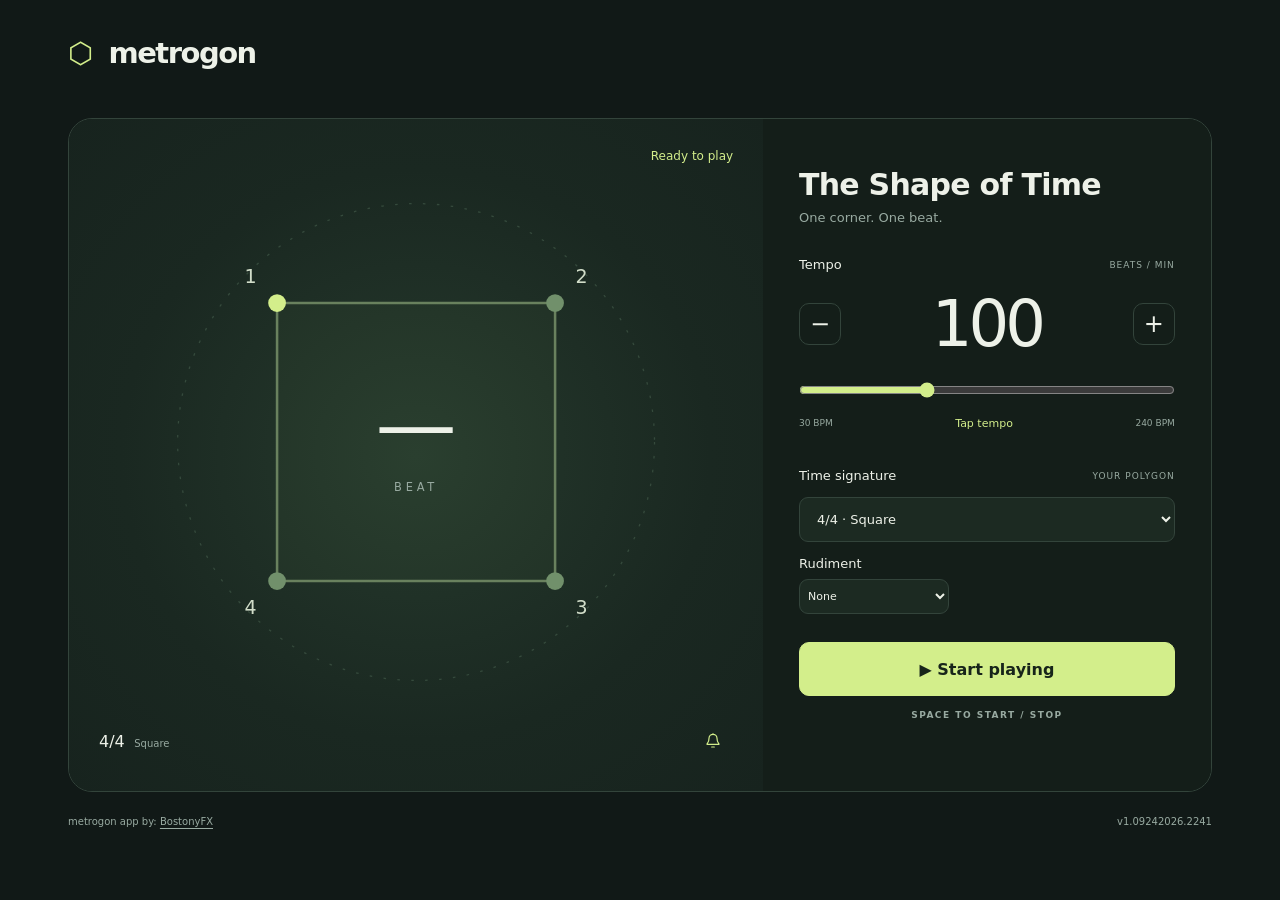
==== index.html @ 8b2c9f3f "Release Metrogon polygon metronome PWA v1.09242026.2241" ====
<!doctype html>
<html lang="en">
<head>
  <meta charset="utf-8">
  <meta name="viewport" content="width=device-width,initial-scale=1,viewport-fit=cover">
  <meta name="theme-color" content="#111917">
  <meta name="description" content="See your rhythm. A polygon metronome for focused practice.">
  <link rel="manifest" href="manifest.webmanifest">
  <link rel="icon" href="icon.svg" type="image/svg+xml">
  <link rel="apple-touch-icon" href="icon-180.png">
  <link rel="stylesheet" href="styles.css">
  <title>Metrogon — See your rhythm</title>
  <script src="version.js" defer></script>
  <script src="app.js" defer></script>
</head>
<body>
  <main>
    <header><a class="brand" href="./"><span>⬡</span> metrogon</a></header>
    <section class="workspace" aria-label="Metronome">
      <div class="stage">
        <div class="stage-top"><span id="status">Ready to play</span></div>
        <svg id="visual" viewBox="0 0 500 440" role="img" aria-label="Four beats arranged in a square"></svg>
        <div class="stage-bottom"><span><strong id="meter-label">4/4</strong> <span id="shape-label">Square</span></span><button id="open-sounds" type="button" aria-label="Configure beat sounds" aria-haspopup="dialog" title="Beat sounds"><svg viewBox="0 0 24 24" width="16" height="16" aria-hidden="true"><path d="M18 8a6 6 0 0 0-12 0c0 7-3 7-3 9h18c0-2-3-2-3-9M10 21h4M12 2V1" fill="none" stroke="currentColor" stroke-width="1.8" stroke-linecap="round" stroke-linejoin="round"/></svg></button></div>
      </div>
      <aside>
        <h1>The Shape of Time</h1>
        <p class="intro">One corner. One beat.</p>
        <label class="field-label" for="tempo">Tempo <span>BEATS / MIN</span></label>
        <div class="tempo-control"><button id="slower" aria-label="Decrease tempo">−</button><input id="tempo" type="number" min="30" max="240" value="100" aria-label="Tempo in beats per minute"><button id="faster" aria-label="Increase tempo">+</button></div>
        <input id="tempo-slider" type="range" min="30" max="240" value="100" aria-label="Tempo slider">
        <div class="range-labels"><span>30 BPM</span><button id="tap">Tap tempo</button><span>240 BPM</span></div>
        <label class="field-label" for="meter">Time signature <span>YOUR POLYGON</span></label>
        <select id="meter"><option value="3">3/4 · Triangle</option><option value="4" selected>4/4 · Square</option><option value="5">5/4 · Pentagon</option><option value="6">6/4 · Hexagon</option><option value="7">7/4 · Heptagon</option><option value="8">8/4 · Octagon</option></select>
        <label class="field-label rudiment-label" for="rudiment">Rudiment</label>
        <div class="rudiment-controls"><select id="rudiment"><option value="none">None</option><option value="single">Single stroke roll</option><option value="double">Double stroke roll</option><option value="triple">Triple stroke roll</option><option value="triplets">Triplets</option><option value="paradiddle">Paradiddle</option><option value="double-paradiddle">Double paradiddle</option><option value="triple-paradiddle">Triple paradiddle</option></select><button id="reverse" type="button" aria-pressed="false" title="Swap left and right sticking" hidden>Reverse</button></div>
        <button id="play" class="primary">▶ Start playing</button>
        <p class="shortcut">SPACE TO START / STOP</p>
        <p id="message" role="status"></p>
      </aside>
    </section>
    <footer><span>metrogon app by: <a href="https://www.instagram.com/tony_bostony/" target="_blank" rel="noopener noreferrer">BostonyFX</a></span><span id="app-version" aria-label="App version"></span></footer>
  </main>
  <dialog id="sound-dialog" aria-labelledby="sound-title">
    <div class="sound-dialog-header"><h2 id="sound-title">Beat sounds</h2><button id="default-sounds" type="button" title="Restore cowbell on beat 1 and side-stick clicks on all other beats">Default</button><button id="close-sounds" type="button" aria-label="Close sound settings" autofocus>×</button></div>
    <div id="beat-sounds" class="beat-sounds" role="group" aria-label="Sound for each beat"></div>
    <div class="volume-row"><label for="volume">Volume</label><input id="volume" type="range" min="0" max="100" value="60"></div>
  </dialog>
</body>
</html>
---- styles.css ----
:root{color-scheme:dark;font-family:system-ui,-apple-system,BlinkMacSystemFont,"Segoe UI",sans-serif;background:#111917;color:#edf1e8;--muted:#98aaa1;--accent:#d3ee8b;--line:#33443b}*{box-sizing:border-box}body{margin:0}main{max-width:1240px;margin:auto;padding:36px 48px}header{display:flex;align-items:center;justify-content:space-between;margin-bottom:48px}.brand{font-size:29px;font-weight:750;letter-spacing:-1.5px;color:inherit;text-decoration:none}.brand span{color:var(--accent);margin-right:8px}.tagline,.eyebrow,.shortcut{font-size:10px;letter-spacing:2px;font-weight:650;color:var(--muted)}.workspace{display:grid;grid-template-columns:1.55fr 1fr;border:1px solid var(--line);border-radius:24px;overflow:hidden}.stage{background:radial-gradient(ellipse at center,#263a2d 0%,#1a2821 60%,#17231e 100%);display:flex;flex-direction:column;min-height:600px;padding:30px}.stage-top,.stage-bottom{display:flex;justify-content:space-between;gap:16px;align-items:center}.stage-top #status{font-size:12px;color:var(--accent)}#visual{width:100%;flex:1;min-height:300px;overflow:visible}.stage-bottom{font-size:11px;color:var(--muted)}.stage-bottom strong{font-size:28px;color:#edf1e8;margin-right:12px;font-weight:500}.stage-bottom #shape-label{font-size:13px}aside{padding:36px;background:#141e19}h1{font-size:30px;letter-spacing:-1px;margin:12px 0 8px}.intro{color:var(--muted);font-size:13px;margin:0 0 32px}.field-label{display:flex;justify-content:space-between;align-items:center;font-size:13px;margin:24px 0 14px}.field-label span{font-size:9px;color:var(--muted);letter-spacing:1px}button,input,select{font:inherit}button,select{cursor:pointer}button{border:1px solid var(--line);border-radius:10px;background:transparent;color:inherit;min-height:42px}button:hover{background:#293b2e}button:focus-visible,input:focus-visible,select:focus-visible,summary:focus-visible{outline:2px solid var(--accent);outline-offset:4px}.tempo-control{display:flex;align-items:center;justify-content:space-between}.tempo-control button{width:42px;font-size:24px}.tempo-control input{width:150px;text-align:center;border:0;background:transparent;color:inherit;font-size:64px;font-weight:500;letter-spacing:-4px;appearance:textfield}.tempo-control input::-webkit-inner-spin-button{appearance:none}input[type=range]{width:100%;accent-color:var(--accent);cursor:pointer;margin:20px 0 0}.range-labels{display:flex;align-items:center;justify-content:space-between;color:var(--muted);font-size:9px}.range-labels button{font-size:11px;border:0;color:var(--accent)}select{width:100%;padding:13px;background:#1c2a22;border:1px solid var(--line);border-radius:9px;color:inherit;font-size:13px}.primary{width:100%;margin-top:28px;background:var(--accent);border-color:var(--accent);color:#17241a;font-weight:700;height:54px}.primary:hover{background:#e1f7ab}.shortcut{text-align:center;font-size:9px;letter-spacing:1.5px;margin:14px 0 26px}details{border-top:1px solid var(--line);padding-top:20px}summary{cursor:pointer;font-size:12px;list-style:none;display:flex;justify-content:space-between}.sound-fields{display:grid;grid-template-columns:1fr 1.4fr;gap:12px;align-items:center;padding-top:20px;font-size:12px}.sound-fields input{margin:0}#message{font-size:12px;color:var(--accent)}#message:empty{display:none}footer{display:flex;justify-content:space-between;color:var(--muted);font-size:10px;margin-top:24px}svg text{font-family:inherit} @media(max-width:760px){main{padding:22px 18px}header{margin-bottom:26px}.tagline{font-size:8px}.workspace{grid-template-columns:1fr}.stage{min-height:420px;padding:22px}#visual{max-height:360px}aside{padding:28px}.intro{margin-bottom:20px}footer{gap:24px;line-height:1.6}}@media(prefers-reduced-motion:reduce){*{scroll-behavior:auto}}
footer a{color:inherit;text-underline-offset:3px}footer a:hover{color:var(--accent)}
.stage-top{justify-content:flex-end}
aside{container-type:inline-size;min-width:0}aside h1{font-size:min(30px,8.5cqi);white-space:nowrap;letter-spacing:-.025em}
.beat-sounds{display:grid;grid-template-columns:repeat(2,minmax(0,1fr));gap:8px 12px;max-height:152px;overflow-y:auto;margin-top:14px;padding:4px}.beat-sound-row{display:flex;align-items:center;gap:7px;min-width:0}.beat-dot{display:grid;place-items:center;flex:0 0 22px;height:22px;border-radius:50%;background:#42a5ff;color:#111917;font-size:11px;font-weight:700}.beat-dot.downbeat{background:#58f58a}.beat-sound-row select{min-width:0;padding:7px 3px;font-size:11px;border-radius:6px}.volume-row{display:flex;align-items:center;gap:16px;font-size:11px;margin-top:12px}.volume-row input{margin:0} @container(max-width:260px){.beat-sounds{grid-template-columns:1fr}}
.field-label.rudiment-label{margin:14px 0 8px}#rudiment{padding:9px 12px}
.rudiment-controls{display:flex;align-items:center;gap:8px;flex-wrap:nowrap}.rudiment-controls #rudiment{width:150px;flex:0 1 150px;min-width:0;font-size:11px;padding:9px 4px}#reverse{flex:0 0 auto;min-height:36px;padding:0 8px;font-size:11px}#reverse[aria-pressed=true]{background:var(--accent);color:#17241a;border-color:var(--accent)}#reverse[hidden]{display:none}
/* Fit phone controls to the usable viewport, including browser bars and notches. */
@media (max-width:760px), (max-height:540px) and (orientation:landscape){
  main{height:100svh;height:100dvh;min-height:520px;max-width:1240px;padding:max(8px,env(safe-area-inset-top)) max(10px,env(safe-area-inset-right)) max(6px,env(safe-area-inset-bottom)) max(10px,env(safe-area-inset-left));display:grid;grid-template-rows:auto minmax(0,1fr) auto;gap:6px}
  header{margin:0}.brand{font-size:22px;line-height:26px}
  .workspace{grid-template-columns:minmax(0,1fr);grid-template-rows:minmax(130px,1fr) auto;border-radius:16px;min-height:0}
  .stage{position:relative;min-height:0;padding:8px 12px;overflow:hidden}
  .stage-top{position:absolute;right:12px;top:8px;z-index:1}.stage-top #status{font-size:10px}
  #visual{flex:1;min-height:0;max-height:none;height:100%;width:100%;overflow:hidden}
  .stage-bottom{position:absolute;bottom:8px;left:12px;pointer-events:none}.stage-bottom strong{font-size:18px;margin-right:6px}.stage-bottom #shape-label{font-size:10px}
  aside{padding:10px 12px;display:grid;grid-template-columns:90px minmax(0,1fr);gap:5px 8px;align-content:center;align-items:center;position:relative}
  aside h1{grid-column:1/-1;font-size:clamp(18px,6cqi,24px);margin:0;line-height:1.1}
  .intro{grid-column:1/-1;font-size:10px;margin:0 0 2px}
  .field-label,.field-label.rudiment-label{font-size:11px;margin:0}.field-label span{display:none}
  label[for=tempo]{grid-column:1}.tempo-control{grid-column:2;gap:6px}.tempo-control input{font-size:36px;letter-spacing:-1px;width:90px;min-width:0;line-height:1}.tempo-control button{min-height:36px;width:36px;font-size:22px}
  #tempo-slider{grid-column:1/-1;margin:0;height:24px}.range-labels{grid-column:1/-1;height:26px}.range-labels button{min-height:28px;padding:0 12px}
  #meter{grid-column:2}select{font-size:12px;padding:8px;min-height:36px}
  .rudiment-controls{grid-column:2;gap:5px}.rudiment-controls #rudiment{flex:1 1 0;width:0;font-size:11px;padding:8px 3px}#reverse{padding:0 6px;min-height:36px;font-size:10px}
  .primary{grid-column:1/-1;margin:3px 0 0;height:42px;min-height:42px;font-size:14px}.shortcut{display:none}
  details{grid-column:1/-1;padding:0;border:0}summary{min-height:32px;align-items:center;font-size:11px}
  details[open]{position:absolute;z-index:5;inset:auto 0 0;background:#19291f;border:1px solid var(--line);border-radius:12px;padding:10px 12px;box-shadow:0 -8px 30px #0006}
  details[open] summary{border-bottom:1px solid var(--line);margin-bottom:6px}details[open] summary span{font-size:0}details[open] summary span::after{content:'Close ×';font-size:12px}
  .beat-sounds{grid-template-columns:repeat(2,minmax(0,1fr));max-height:min(180px,45dvh);margin:0;gap:6px 10px}.beat-sound-row select{min-height:36px}.volume-row{margin-top:6px;min-height:30px}
  #message{grid-column:1/-1;margin:0;font-size:10px}
  footer{margin:0;gap:8px;font-size:8px;line-height:1.2;align-items:center}
}
@media (orientation:landscape) and (max-height:540px){
  main{min-height:300px;gap:3px;padding-top:max(4px,env(safe-area-inset-top));padding-bottom:max(4px,env(safe-area-inset-bottom))}
  header .brand{font-size:18px;line-height:20px}
  .workspace{grid-template-columns:minmax(0,1fr) minmax(280px,46%);grid-template-rows:minmax(0,1fr)}
  aside{padding:6px 10px;gap:3px 7px;grid-template-columns:78px minmax(0,1fr)}
  aside h1{font-size:clamp(16px,6cqi,22px)}.intro{display:none}
  .tempo-control input{font-size:30px}.tempo-control button{min-height:32px;height:32px}
  #tempo-slider{height:18px}.range-labels{height:22px}.range-labels button{min-height:24px}
  select,.rudiment-controls #rudiment{min-height:32px;padding-top:5px;padding-bottom:5px}#reverse{min-height:32px}
  .primary{height:36px;min-height:36px;margin:0}summary{min-height:26px}
}
.stage-bottom{pointer-events:auto;right:12px}#open-sounds{display:grid;place-items:center;flex:0 0 40px;width:40px;height:40px;min-height:40px;color:var(--accent);border-radius:50%}
#sound-dialog{width:min(340px,calc(100vw - 24px));max-height:calc(100dvh - 24px);margin:auto;padding:16px;background:#19291f;color:#edf1e8;border:1px solid var(--line);border-radius:16px;box-shadow:0 16px 60px #0008;overflow:auto}
#sound-dialog::backdrop{background:#07100bb3}.sound-dialog-header{display:flex;align-items:center;justify-content:space-between;gap:16px;margin-bottom:10px}.sound-dialog-header h2{font-size:16px;margin:0;font-weight:600}#close-sounds{font-size:24px;width:36px;min-height:36px;height:36px}
#sound-dialog .beat-sounds{grid-template-columns:repeat(2,minmax(0,1fr));max-height: min(200px,55dvh);margin:0;gap:8px}#sound-dialog .beat-sound-row select{min-height:36px}#sound-dialog .volume-row{margin-top:12px;min-height:32px}#sound-dialog .volume-row input{margin:0}
.stage-bottom strong{font-size:16px;margin-right:6px}.stage-bottom #shape-label{font-size:10px}#open-sounds{border-color:transparent;background:transparent}#open-sounds:hover{background:#293b2e}
#default-sounds{margin-left:auto;min-height:32px;padding:0 10px;font-size:11px}.sound-dialog-header{gap:8px}
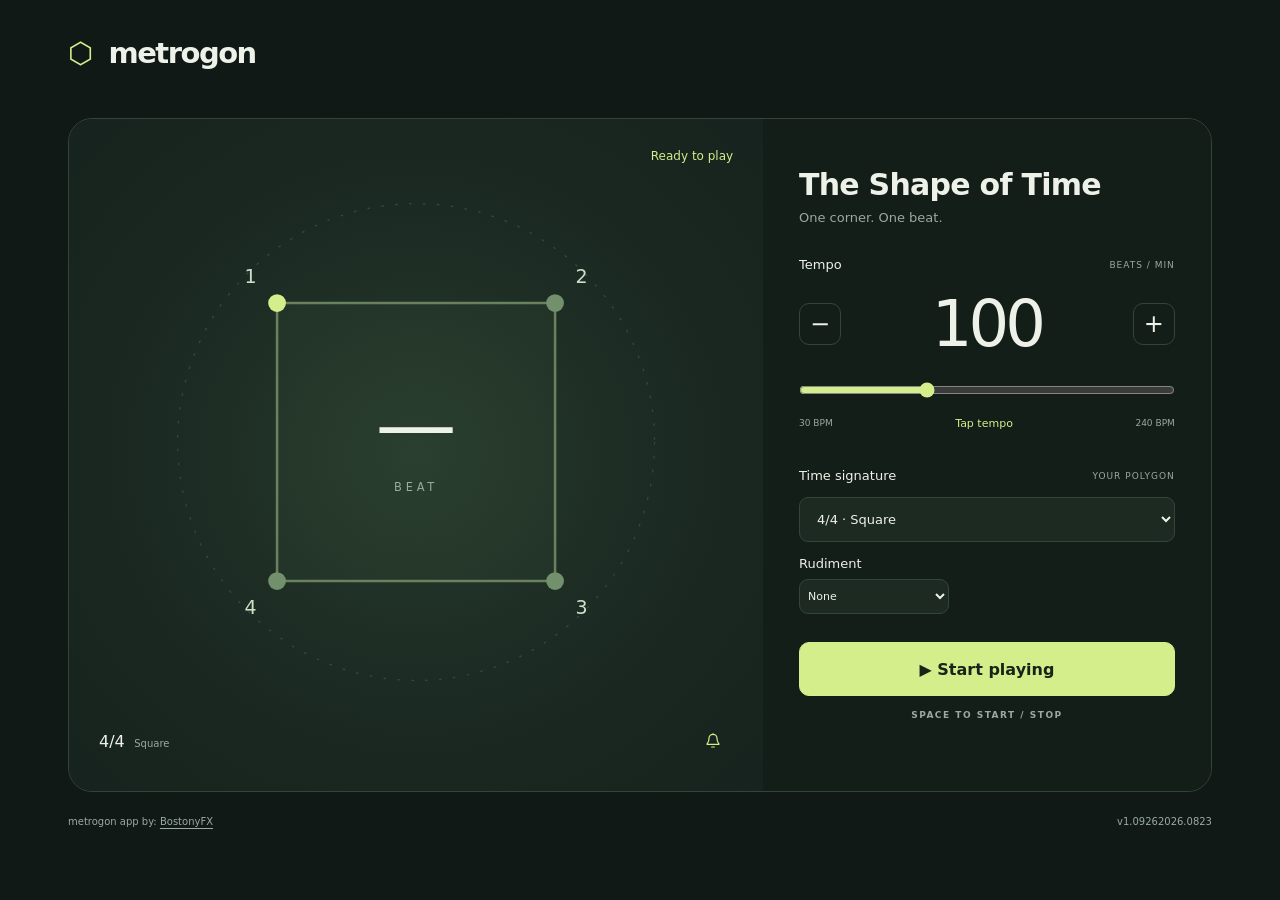
==== commit fcb27f32: "Release v1.09262026.0823 with eight selected sampled sounds and credits" ====
--- a/index.html
+++ b/index.html
@@ -11,6 +11,7 @@
   <link rel="stylesheet" href="styles.css">
   <title>Metrogon — See your rhythm</title>
   <script src="version.js" defer></script>
+  <script src="samples.js" defer></script>
   <script src="app.js" defer></script>
 </head>
 <body>
@@ -44,6 +45,7 @@
     <div class="sound-dialog-header"><h2 id="sound-title">Beat sounds</h2><button id="default-sounds" type="button" title="Restore cowbell on beat 1 and side-stick clicks on all other beats">Default</button><button id="close-sounds" type="button" aria-label="Close sound settings" autofocus>×</button></div>
     <div id="beat-sounds" class="beat-sounds" role="group" aria-label="Sound for each beat"></div>
     <div class="volume-row"><label for="volume">Volume</label><input id="volume" type="range" min="0" max="100" value="60"></div>
+    <a class="sample-credits" href="sample-credits.html" target="_blank" rel="noopener">Sound credits</a>
   </dialog>
 </body>
 </html>
--- a/styles.css
+++ b/styles.css
@@ -47,3 +47,4 @@
 #sound-dialog .beat-sounds{grid-template-columns:repeat(2,minmax(0,1fr));max-height: min(200px,55dvh);margin:0;gap:8px}#sound-dialog .beat-sound-row select{min-height:36px}#sound-dialog .volume-row{margin-top:12px;min-height:32px}#sound-dialog .volume-row input{margin:0}
 .stage-bottom strong{font-size:16px;margin-right:6px}.stage-bottom #shape-label{font-size:10px}#open-sounds{border-color:transparent;background:transparent}#open-sounds:hover{background:#293b2e}
 #default-sounds{margin-left:auto;min-height:32px;padding:0 10px;font-size:11px}.sound-dialog-header{gap:8px}
+.sample-credits{display:inline-block;margin-top:10px;font-size:11px;color:var(--muted);text-underline-offset:3px}
